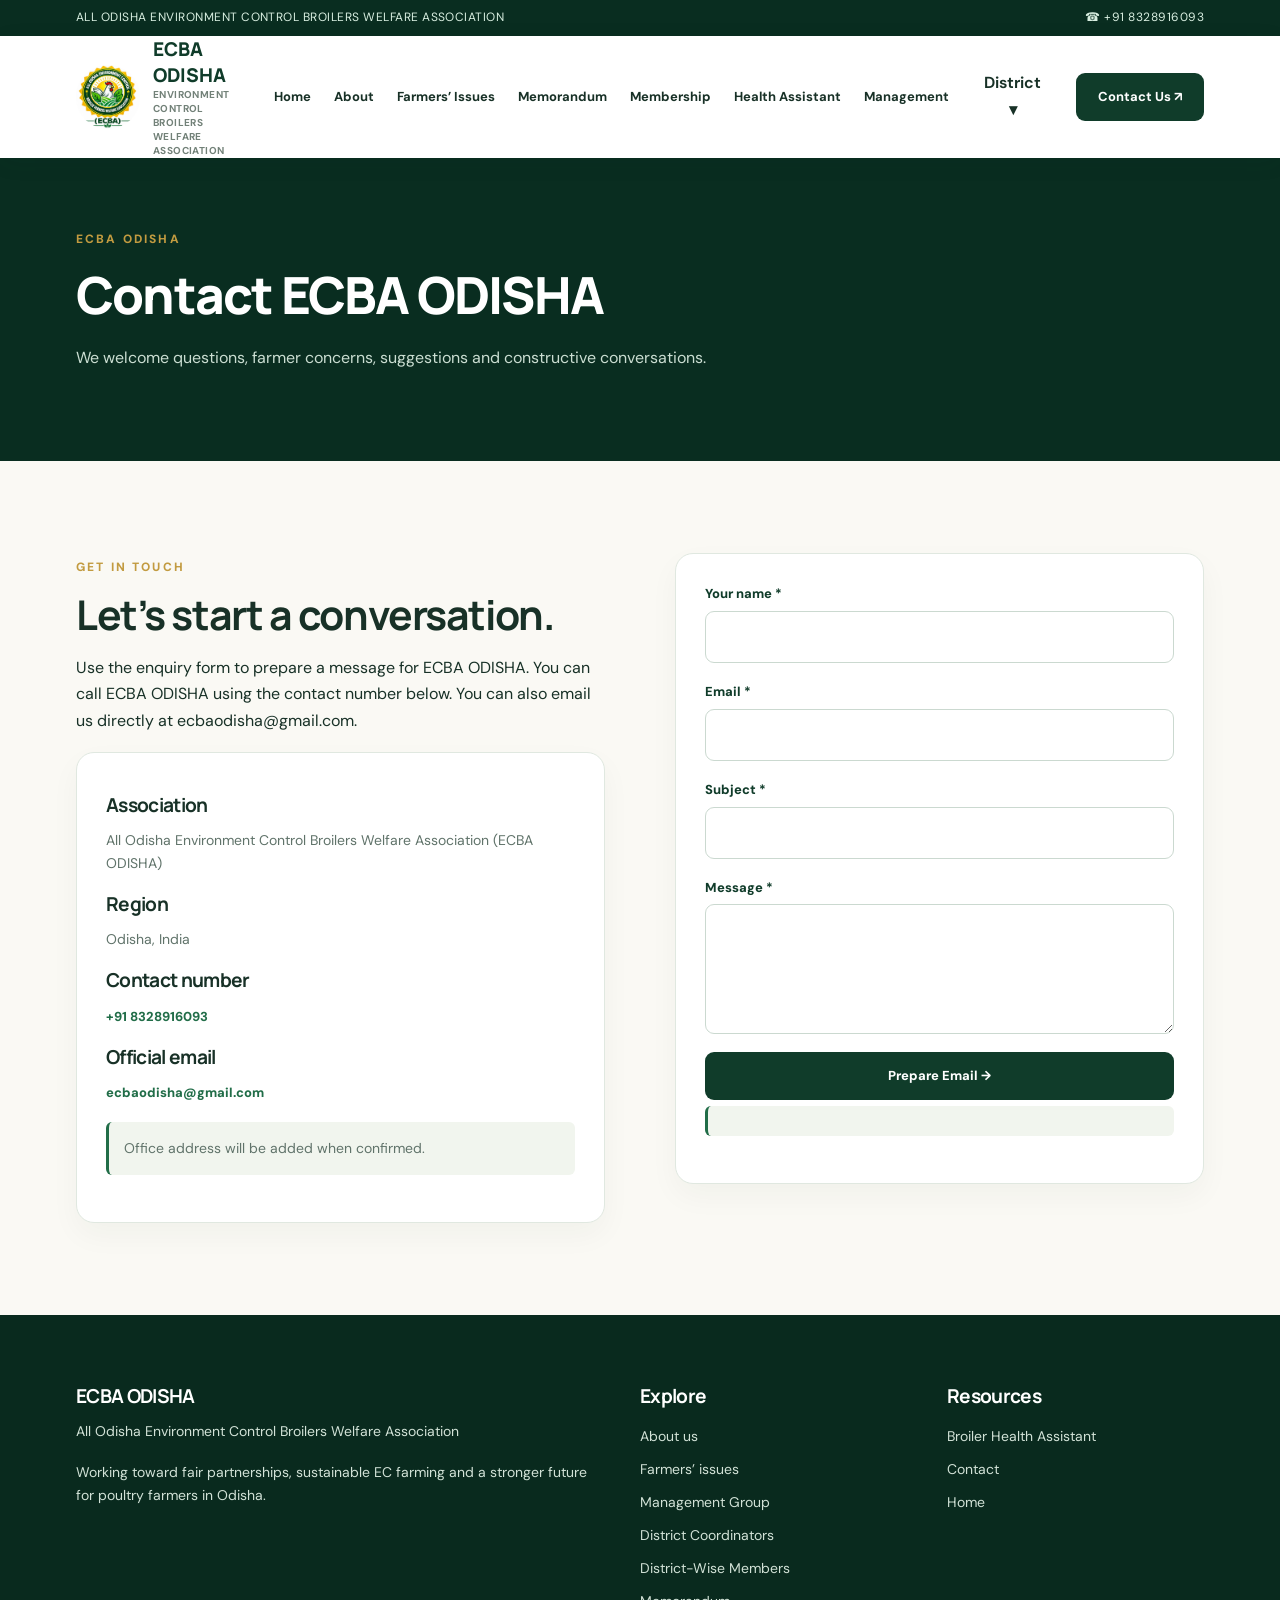
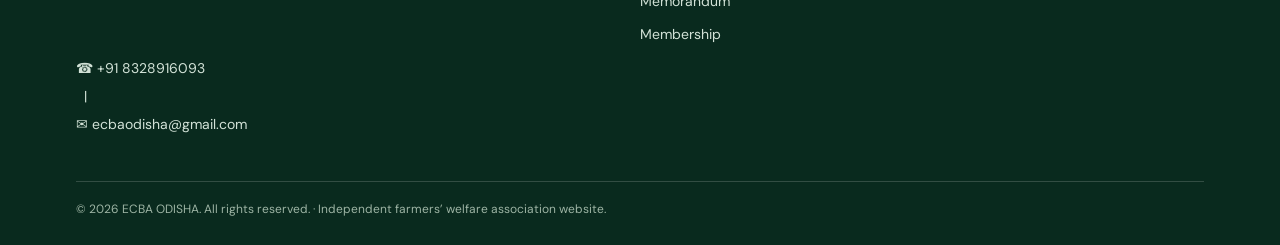
==== contact.html @ 02a5a11f "Add files via upload" ====
<!DOCTYPE html><html lang="en"><head><meta charset="UTF-8"><meta name="viewport" content="width=device-width,initial-scale=1"><meta name="description" content="ECBA ODISHA – All Odisha Environment Control Broilers Welfare Association. Supporting environment-controlled broiler farmers across Odisha."><title>Contact | ECBA ODISHA</title><link rel="icon" href="ecba-logo.jpg"><link rel="stylesheet" href="style.css"></head><body><div class="topbar"><div class="container"><span>ALL ODISHA ENVIRONMENT CONTROL BROILERS WELFARE ASSOCIATION</span><a href="tel:+918328916093" style="color:inherit;text-decoration:none">☎ +91 8328916093</a></div></div><header class="nav"><div class="container navinner"><a class="brand" href="index.html"><img src="ecba-logo.jpg" alt="ECBA ODISHA official logo"><span><b>ECBA ODISHA</b><small>ENVIRONMENT CONTROL BROILERS<br>WELFARE ASSOCIATION</small></span></a><button class="menu-btn" aria-label="Toggle navigation" aria-expanded="false" onclick="toggleMenu(this)">☰</button><nav class="links" id="navlinks"><a class="" href="index.html">Home</a><a class="" href="index.html#about">About</a><a class="" href="index.html#issues">Farmers’ Issues</a><a class="" href="memorandum.html">Memorandum</a><a class="" href="member.html">Membership</a><a class="" href="health.html">Health Assistant</a><a href="index.html#management">Management</a><div class="district-menu"><button type="button" class="district-toggle" aria-expanded="false" onclick="this.setAttribute('aria-expanded',this.getAttribute('aria-expanded')==='true'?'false':'true')">District ▾</button><div class="district-submenu"><a href="district-coordinators.html">District Coordinators</a><a href="district-members.html">District-Wise Members</a></div></div><a class="btn btn-green" href="contact.html">Contact Us ↗</a></nav></div></header><main><div class="page-hero"><div class="container"><div class="eyebrow">ECBA ODISHA</div><h1>Contact ECBA ODISHA</h1><p>We welcome questions, farmer concerns, suggestions and constructive conversations.</p></div></div><section><div class="container split" style="align-items:start"><div><span class="eyebrow">GET IN TOUCH</span><h2>Let’s start a conversation.</h2><p>Use the enquiry form to prepare a message for ECBA ODISHA. You can call ECBA ODISHA using the contact number below. You can also email us directly at ecbaodisha@gmail.com.</p><div class="card"><h3>Association</h3><p>All Odisha Environment Control Broilers Welfare Association (ECBA ODISHA)</p><h3>Region</h3><p>Odisha, India</p><h3>Contact number</h3><p><a href="tel:+918328916093">+91 8328916093</a></p><h3>Official email</h3><p><a href="mailto:ecbaodisha@gmail.com">ecbaodisha@gmail.com</a></p><p class="note">Office address will be added when confirmed.</p></div></div><form class="card form-grid" id="contactForm"><div class="field full"><label for="contactName">Your name *</label><input id="contactName" required></div><div class="field full"><label for="contactEmail">Email *</label><input id="contactEmail" type="email" required></div><div class="field full"><label for="contactSubject">Subject *</label><input id="contactSubject" required></div><div class="field full"><label for="contactMessage">Message *</label><textarea id="contactMessage" required></textarea></div><div class="field full"><button class="btn btn-green">Prepare Email →</button><p id="contactStatus" class="note" role="status"></p></div></form></div></section></main><footer class="footer"><div class="container"><div class="footergrid"><div><h3>ECBA ODISHA</h3><p>All Odisha Environment Control Broilers Welfare Association</p><p>Working toward fair partnerships, sustainable EC farming and a stronger future for poultry farmers in Odisha.</p></div><div><h3>Explore</h3><a href="index.html#about">About us</a><a href="index.html#issues">Farmers’ issues</a><a href="index.html#management">Management Group</a><a href="district-coordinators.html">District Coordinators</a><a href="district-members.html">District-Wise Members</a><a href="memorandum.html">Memorandum</a><a href="member.html">Membership</a></div><div><h3>Resources</h3><a href="health.html">Broiler Health Assistant</a><a href="contact.html">Contact</a><a href="index.html">Home</a></div></div><p><a href="tel:+918328916093" style="color:inherit">☎ +91 8328916093</a> &nbsp; | &nbsp; <a href="mailto:ecbaodisha@gmail.com" style="color:inherit">✉ ecbaodisha@gmail.com</a></p><div class="footbottom">© 2026 ECBA ODISHA. All rights reserved. · Independent farmers’ welfare association website.</div></div></footer><script src="script.js"></script></body></html>
---- style.css ----
@import url('https://fonts.googleapis.com/css2?family=DM+Sans:wght@400;500;600;700&family=Manrope:wght@400;500;600;700;800&display=swap');
:root{--forest:#103c2a;--deep:#092d20;--green:#216d48;--lime:#e4f0e7;--gold:#f0b83c;--cream:#faf9f4;--ink:#183127;--muted:#60736a;--border:#e0e8e0;--white:#fff;--radius:18px}*{box-sizing:border-box}html{scroll-behavior:smooth}body{margin:0;color:var(--ink);background:var(--cream);font-family:'DM Sans',sans-serif;line-height:1.65}h1,h2,h3,h4{font-family:Manrope,sans-serif;line-height:1.2;letter-spacing:-.035em}h1{font-size:clamp(2.5rem,5.2vw,4.9rem);margin:14px 0 20px;font-weight:800}h2{font-size:clamp(2rem,3.2vw,3.1rem);margin:10px 0 16px}h3{font-size:1.2rem;margin:12px 0}p{margin:0 0 18px}a{color:inherit;text-decoration:none}button,input,textarea,select{font:inherit}button{cursor:pointer}.container{max-width:1180px;margin:auto;padding:0 26px}.topbar{background:var(--deep);color:#d8eee0;font-size:12px;letter-spacing:.04em}.topbar .container{display:flex;justify-content:space-between;padding-top:8px;padding-bottom:8px;gap:12px}.nav{background:#fff;position:sticky;top:0;z-index:10;box-shadow:0 5px 22px #0e392310}.navinner{display:flex;align-items:center;justify-content:space-between;gap:20px;min-height:86px}.brand{display:flex;align-items:center;gap:13px;min-width:0}.brand img{width:64px;height:64px;object-fit:contain;border-radius:50%}.brand b{display:block;color:var(--forest);font:800 19px Manrope}.brand small{display:block;color:#728178;font-size:10px;line-height:1.4;max-width:240px;font-weight:700;letter-spacing:.04em}.links{display:flex;align-items:center;gap:23px}.links a{font-size:13px;font-weight:700;white-space:nowrap}.links a:hover,.links a.active{color:var(--green)}.btn{border:0;display:inline-flex;align-items:center;justify-content:center;gap:9px;padding:13px 22px;border-radius:9px;font-weight:800;font-size:13px;transition:transform .2s,background .2s}.btn:hover{transform:translateY(-2px)}.btn-gold{background:var(--gold);color:#1e301e}.btn-green{background:var(--forest);color:#fff}.btn-outline{border:1px solid #ffffff80;color:#fff;background:transparent}.btn-light{background:white;color:var(--forest)}.menu-btn{display:none;border:1px solid var(--border);background:#fff;border-radius:8px;padding:7px 11px;font-size:22px}.hero{background:linear-gradient(115deg,#092f22ee,#0e422de8),radial-gradient(circle at 90% 0%,#477d44,#082a20);color:#fff;position:relative;overflow:hidden}.hero:after{content:'';position:absolute;right:-180px;top:-230px;width:760px;height:760px;border:1px solid #ffffff21;border-radius:50%;box-shadow:0 0 0 95px #ffffff06,0 0 0 190px #ffffff04}.hero-grid{display:grid;grid-template-columns:1.15fr .85fr;gap:60px;align-items:center;min-height:610px;padding-top:80px;padding-bottom:80px;position:relative;z-index:1}.eyebrow{font-weight:800;font-size:12px;letter-spacing:.18em;text-transform:uppercase;color:#c29b40}.hero .eyebrow{color:#eec56c}.hero p{color:#d7e8de;max-width:560px;font-size:17px}.actions{display:flex;gap:12px;flex-wrap:wrap;margin-top:30px}.hero-card{background:#ffffff12;border:1px solid #ffffff36;border-radius:26px;padding:25px;backdrop-filter:blur(8px);box-shadow:0 30px 60px #061f1766}.hero-card img{width:100%;height:325px;object-fit:contain;background:#fff;border-radius:16px;padding:15px}.hero-card .caption{display:flex;justify-content:space-between;align-items:center;margin-top:16px;font-weight:800}.hero-card small{color:#d6e8da}.stats{background:#fff;border-bottom:1px solid var(--border)}.statsgrid{display:grid;grid-template-columns:repeat(4,1fr)}.stat{padding:28px 20px;border-right:1px solid var(--border)}.stat:first-child{padding-left:0}.stat:last-child{border:0}.stat strong{display:block;font:800 21px Manrope;color:var(--forest)}.stat span{font-size:12px;color:var(--muted)}section{padding:92px 0}.sectionhead{display:flex;align-items:end;justify-content:space-between;gap:30px;margin-bottom:30px}.sectionhead p{max-width:480px;color:var(--muted)}.grid3{display:grid;grid-template-columns:repeat(3,1fr);gap:20px}.card{background:#fff;border:1px solid var(--border);border-radius:var(--radius);padding:29px;box-shadow:0 12px 30px #0d39210a}.card .icon{display:inline-grid;place-items:center;width:48px;height:48px;background:var(--lime);border-radius:12px;font-size:22px}.card p{color:var(--muted);font-size:14px}.card a{font-weight:800;color:var(--green);font-size:13px}.tint{background:#f0f4ef}.split{display:grid;grid-template-columns:1fr 1fr;align-items:center;gap:70px}.photo-block{background:linear-gradient(135deg,#e6efe5,#e8d8a6);padding:32px;border-radius:24px;min-height:370px;display:grid;place-items:center}.photo-block img{width:280px;max-width:100%;border-radius:50%;box-shadow:0 18px 40px #133c2526}.checks{list-style:none;padding:0}.checks li{padding:10px 0;border-bottom:1px solid var(--border)}.checks li:before{content:'✓';color:var(--green);font-weight:900;margin-right:12px}.banner{background:var(--forest);color:white;border-radius:22px;padding:48px;display:flex;justify-content:space-between;align-items:center;gap:30px}.banner p{color:#d4e9dc;max-width:590px}.page-hero{background:var(--deep);color:white;padding:72px 0}.page-hero h1{font-size:clamp(2.3rem,4vw,3.8rem)}.page-hero p{color:#cbded2;max-width:740px}.form-grid{display:grid;grid-template-columns:repeat(2,1fr);gap:18px}.field{display:flex;flex-direction:column;gap:6px}.field.full{grid-column:1/-1}label{font-size:13px;font-weight:800;color:var(--forest)}input,select,textarea{border:1px solid #cbd9d0;border-radius:9px;background:#fff;padding:12px 13px;width:100%;color:var(--ink)}input:focus,select:focus,textarea:focus{outline:2px solid #a8cfb2;outline-offset:1px}textarea{min-height:130px;resize:vertical}.note{font-size:13px;color:var(--muted);padding:15px;background:#f1f5ee;border-left:3px solid var(--green);border-radius:6px}.footer{background:#092a1e;color:#d2e2d7;padding:58px 0 25px}.footergrid{display:grid;grid-template-columns:2fr 1fr 1fr;gap:50px}.footer h3{color:#fff}.footer a{display:block;padding:5px 0;font-size:14px}.footer p{font-size:14px}.footbottom{border-top:1px solid #ffffff2a;margin-top:40px;padding-top:18px;font-size:12px;color:#9db4a4}.pill{display:inline-block;padding:6px 12px;border-radius:30px;background:#e5efe5;color:var(--green);font-weight:800;font-size:12px}.memorandum-item{border-bottom:1px solid var(--border);padding:20px 0}.memorandum-item h3{margin:0 0 7px}.memorandum-item p{margin:0;color:var(--muted)}.lang-switch{display:flex;gap:8px;margin-bottom:20px}.lang-switch button{border:1px solid var(--border);border-radius:8px;padding:9px 15px;background:white;font-weight:800}.lang-switch button.selected{background:var(--forest);color:white}.answer{padding:22px;background:#eef6ef;border-radius:12px;border-left:4px solid var(--green);margin-top:20px;display:none}.answer.show{display:block}.hidden{display:none!important}@media(max-width:980px){.links{display:none;position:absolute;top:86px;left:0;right:0;background:white;padding:22px 26px;box-shadow:0 20px 30px #0002;flex-direction:column;align-items:stretch}.links.open{display:flex}.menu-btn{display:block}.hero-grid{gap:25px}.hero-card img{height:260px}.grid3{grid-template-columns:repeat(2,1fr)}}@media(max-width:700px){.container{padding:0 19px}.topbar .container{font-size:10px}.brand img{width:52px;height:52px}.brand b{font-size:17px}.brand small{font-size:8px}.navinner{min-height:74px}.links{top:74px}.hero-grid,.split{grid-template-columns:1fr}.hero-grid{padding-top:55px;padding-bottom:55px}.hero-card{max-width:390px}.hero-card img{height:250px}.statsgrid,.grid3,.footergrid,.form-grid{grid-template-columns:1fr}.stat{border-right:0;border-bottom:1px solid var(--border);padding-left:0}.sectionhead{display:block}section{padding:62px 0}.banner{display:block;padding:30px}.banner .btn{margin-top:14px}.field.full{grid-column:auto}.footergrid{gap:20px}}

/* ECBA ODISHA Management Group */
.management-section{background:#f7f9f4}.management-grid{display:grid;grid-template-columns:repeat(4,minmax(0,1fr));gap:20px}.leader-card{background:#fff;border:1px solid #e2e9df;border-radius:18px;padding:27px 17px;text-align:center;box-shadow:0 8px 26px rgba(0,55,28,.055);transition:transform .2s,box-shadow .2s}.leader-card:hover{transform:translateY(-4px);box-shadow:0 14px 32px rgba(0,55,28,.11)}.leader-avatar{height:68px;width:68px;display:grid;place-items:center;margin:0 auto 18px;border-radius:50%;background:#e8f1e8;color:#07552d;font-weight:800;font-size:1.35rem;border:2px solid #d2e2d0}.leader-card h3{font-size:1.04rem;margin:0 0 8px;line-height:1.4;color:#123b27}.leader-card p{margin:0;color:#946b09;font-size:.9rem;font-weight:700}@media(max-width:900px){.management-grid{grid-template-columns:repeat(2,minmax(0,1fr))}}@media(max-width:520px){.management-grid{grid-template-columns:1fr}.leader-card{padding:20px}}

/* District coordinator directory */
.district-intro{display:flex;justify-content:space-between;align-items:end;gap:24px;margin-bottom:26px}.district-intro p{color:var(--muted)}.district-search{min-width:270px}.district-search label{display:block;margin-bottom:8px}.district-table-wrap{overflow-x:auto;background:#fff;border:1px solid var(--border);border-radius:16px;box-shadow:0 12px 30px #0d39210a}.district-table{width:100%;border-collapse:collapse;min-width:630px;text-align:left}.district-table th{background:#eaf1e9;color:var(--forest);font-size:13px;padding:16px 20px}.district-table td{padding:15px 20px;border-top:1px solid var(--border);font-size:14px}.district-table tbody tr:nth-child(even){background:#f9fbf8}.district-table tbody tr:hover{background:#f0f6ef}.district-table tr[hidden]{display:none}.district-call{color:var(--green);font-weight:800;white-space:nowrap}.district-empty{padding:20px}.leader-photo{width:88px;height:88px;object-fit:cover;object-position:center top;border-radius:50%;border:3px solid #d2e2d0;margin:0 auto 14px;display:block}@media(max-width:700px){.district-intro{display:block}.district-search{min-width:0;width:100%}}

/* District navigation */
.district-menu{position:relative;display:flex;align-items:center}.district-toggle{font:inherit;color:inherit;background:transparent;border:0;padding:10px 12px;cursor:pointer;font-weight:650}.district-submenu{display:none;position:absolute;top:100%;left:0;min-width:225px;z-index:100;background:#fff;border:1px solid #d8e5dc;border-radius:12px;box-shadow:0 12px 28px #102b1b26;padding:8px}.district-menu:hover .district-submenu,.district-menu:focus-within .district-submenu,.district-toggle[aria-expanded="true"]+.district-submenu{display:block}.district-submenu a{display:block!important;padding:11px 13px!important;color:#1b4934!important;white-space:nowrap;border-radius:8px}.district-submenu a:hover{background:#edf5ed}.member-table-wrap{overflow-x:auto;width:100%;margin:12px 0 24px}.member-table{width:100%;border-collapse:collapse;min-width:540px;background:#fff}.member-table th{background:#164c34;color:#fff;text-align:left;font-size:.9rem;padding:13px}.member-table td{padding:12px 13px;border-bottom:1px solid #e3eae5}.member-table tbody tr:nth-child(even){background:#f5f8f5}.member-table a{color:#176546;text-decoration:underline}.district-block{border:1px solid #dce8dd;border-radius:15px;background:white;margin:18px 0;overflow:hidden}.district-block summary{padding:18px 22px;cursor:pointer;font-weight:750;font-size:1.15rem;color:#194c33}.district-block summary span{float:right;font-size:.85rem;color:#577263}.district-block[hidden],.member-row[hidden]{display:none}.directory-controls{display:flex;gap:12px;flex-wrap:wrap;margin:25px 0}.directory-controls label{flex:1;min-width:210px;font-weight:650}.directory-controls input,.directory-controls select{display:block;width:100%;padding:12px;border-radius:9px;border:1px solid #b9cec0;margin-top:7px;font:inherit}.directory-meta{display:flex;gap:15px;flex-wrap:wrap;margin:14px 0;color:#24583b;font-weight:750}.directory-note{font-size:.88rem;color:#566b5e;margin-top:20px}@media(max-width:900px){.district-menu{display:block}.district-submenu{position:static;box-shadow:none;border:0;padding-left:15px;background:transparent}.district-toggle{padding:10px}.district-submenu a{white-space:normal}}
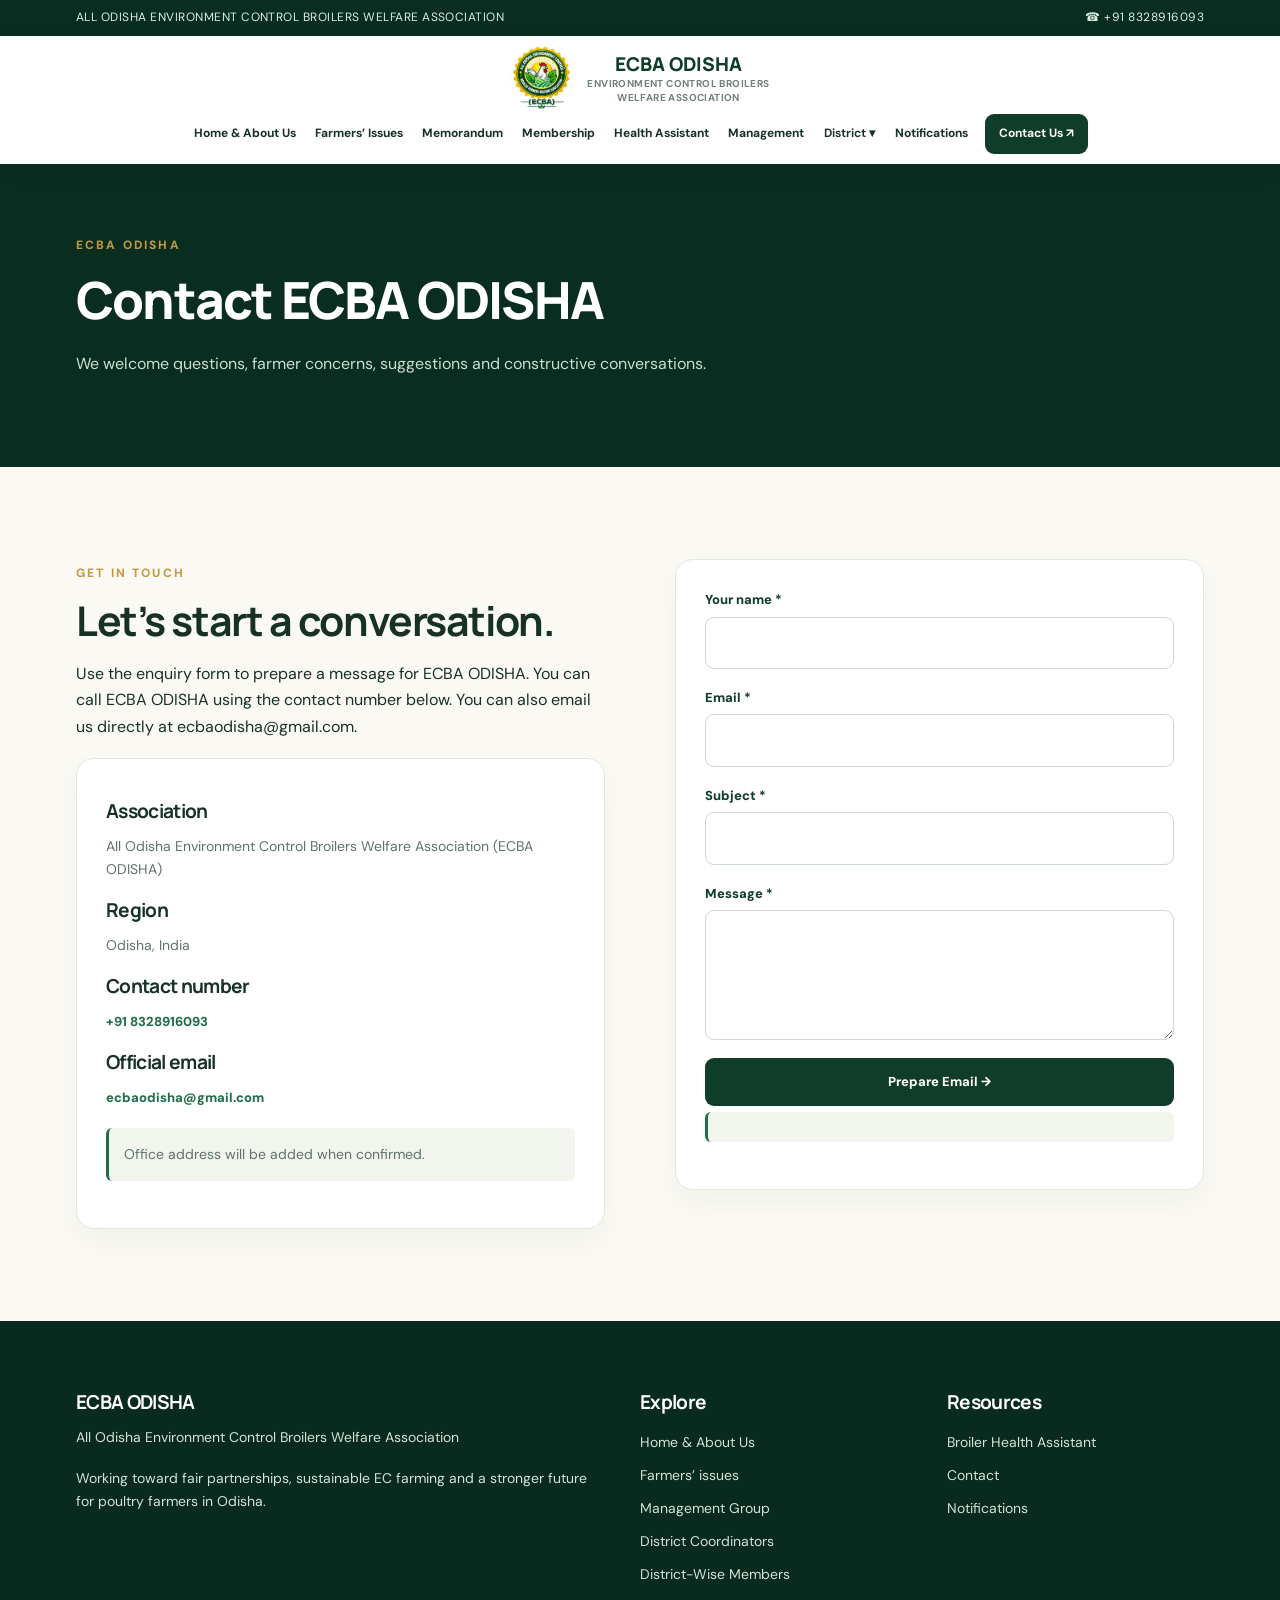
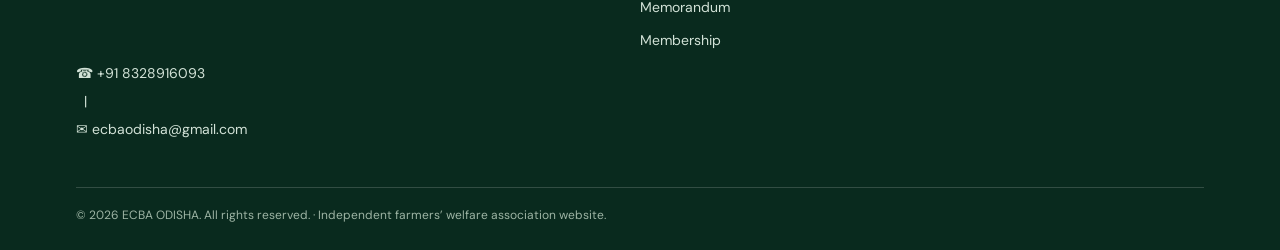
==== commit 8b9d06c8: "Add files via upload" ====
--- a/contact.html
+++ b/contact.html
@@ -1 +1 @@
-<!DOCTYPE html><html lang="en"><head><meta charset="UTF-8"><meta name="viewport" content="width=device-width,initial-scale=1"><meta name="description" content="ECBA ODISHA – All Odisha Environment Control Broilers Welfare Association. Supporting environment-controlled broiler farmers across Odisha."><title>Contact | ECBA ODISHA</title><link rel="icon" href="ecba-logo.jpg"><link rel="stylesheet" href="style.css"></head><body><div class="topbar"><div class="container"><span>ALL ODISHA ENVIRONMENT CONTROL BROILERS WELFARE ASSOCIATION</span><a href="tel:+918328916093" style="color:inherit;text-decoration:none">☎ +91 8328916093</a></div></div><header class="nav"><div class="container navinner"><a class="brand" href="index.html"><img src="ecba-logo.jpg" alt="ECBA ODISHA official logo"><span><b>ECBA ODISHA</b><small>ENVIRONMENT CONTROL BROILERS<br>WELFARE ASSOCIATION</small></span></a><button class="menu-btn" aria-label="Toggle navigation" aria-expanded="false" onclick="toggleMenu(this)">☰</button><nav class="links" id="navlinks"><a class="" href="index.html">Home</a><a class="" href="index.html#about">About</a><a class="" href="index.html#issues">Farmers’ Issues</a><a class="" href="memorandum.html">Memorandum</a><a class="" href="member.html">Membership</a><a class="" href="health.html">Health Assistant</a><a href="index.html#management">Management</a><div class="district-menu"><button type="button" class="district-toggle" aria-expanded="false" onclick="this.setAttribute('aria-expanded',this.getAttribute('aria-expanded')==='true'?'false':'true')">District ▾</button><div class="district-submenu"><a href="district-coordinators.html">District Coordinators</a><a href="district-members.html">District-Wise Members</a></div></div><a class="btn btn-green" href="contact.html">Contact Us ↗</a></nav></div></header><main><div class="page-hero"><div class="container"><div class="eyebrow">ECBA ODISHA</div><h1>Contact ECBA ODISHA</h1><p>We welcome questions, farmer concerns, suggestions and constructive conversations.</p></div></div><section><div class="container split" style="align-items:start"><div><span class="eyebrow">GET IN TOUCH</span><h2>Let’s start a conversation.</h2><p>Use the enquiry form to prepare a message for ECBA ODISHA. You can call ECBA ODISHA using the contact number below. You can also email us directly at ecbaodisha@gmail.com.</p><div class="card"><h3>Association</h3><p>All Odisha Environment Control Broilers Welfare Association (ECBA ODISHA)</p><h3>Region</h3><p>Odisha, India</p><h3>Contact number</h3><p><a href="tel:+918328916093">+91 8328916093</a></p><h3>Official email</h3><p><a href="mailto:ecbaodisha@gmail.com">ecbaodisha@gmail.com</a></p><p class="note">Office address will be added when confirmed.</p></div></div><form class="card form-grid" id="contactForm"><div class="field full"><label for="contactName">Your name *</label><input id="contactName" required></div><div class="field full"><label for="contactEmail">Email *</label><input id="contactEmail" type="email" required></div><div class="field full"><label for="contactSubject">Subject *</label><input id="contactSubject" required></div><div class="field full"><label for="contactMessage">Message *</label><textarea id="contactMessage" required></textarea></div><div class="field full"><button class="btn btn-green">Prepare Email →</button><p id="contactStatus" class="note" role="status"></p></div></form></div></section></main><footer class="footer"><div class="container"><div class="footergrid"><div><h3>ECBA ODISHA</h3><p>All Odisha Environment Control Broilers Welfare Association</p><p>Working toward fair partnerships, sustainable EC farming and a stronger future for poultry farmers in Odisha.</p></div><div><h3>Explore</h3><a href="index.html#about">About us</a><a href="index.html#issues">Farmers’ issues</a><a href="index.html#management">Management Group</a><a href="district-coordinators.html">District Coordinators</a><a href="district-members.html">District-Wise Members</a><a href="memorandum.html">Memorandum</a><a href="member.html">Membership</a></div><div><h3>Resources</h3><a href="health.html">Broiler Health Assistant</a><a href="contact.html">Contact</a><a href="index.html">Home</a></div></div><p><a href="tel:+918328916093" style="color:inherit">☎ +91 8328916093</a> &nbsp; | &nbsp; <a href="mailto:ecbaodisha@gmail.com" style="color:inherit">✉ ecbaodisha@gmail.com</a></p><div class="footbottom">© 2026 ECBA ODISHA. All rights reserved. · Independent farmers’ welfare association website.</div></div></footer><script src="script.js"></script></body></html>+<!DOCTYPE html><html lang="en"><head><meta charset="UTF-8"><meta name="viewport" content="width=device-width,initial-scale=1"><meta name="description" content="ECBA ODISHA – All Odisha Environment Control Broilers Welfare Association. Supporting environment-controlled broiler farmers across Odisha."><title>Contact | ECBA ODISHA</title><link rel="icon" href="ecba-logo.jpg"><link rel="stylesheet" href="style.css"></head><body><div class="topbar"><div class="container"><span>ALL ODISHA ENVIRONMENT CONTROL BROILERS WELFARE ASSOCIATION</span><a href="tel:+918328916093" style="color:inherit;text-decoration:none">☎ +91 8328916093</a></div></div><header class="nav"><div class="container navinner"><a class="brand" href="index.html"><img src="ecba-logo.jpg" alt="ECBA ODISHA official logo"><span><b>ECBA ODISHA</b><small>ENVIRONMENT CONTROL BROILERS<br>WELFARE ASSOCIATION</small></span></a><button class="menu-btn" aria-label="Toggle navigation" aria-expanded="false" onclick="toggleMenu(this)">☰</button><nav class="links" id="navlinks"><a class="" href="index.html">Home &amp; About Us</a><a class="" href="index.html#issues">Farmers’ Issues</a><a class="" href="memorandum.html">Memorandum</a><a class="" href="member.html">Membership</a><a class="" href="health.html">Health Assistant</a><a href="index.html#management">Management</a><div class="district-menu"><button type="button" class="district-toggle" aria-expanded="false" onclick="this.setAttribute('aria-expanded',this.getAttribute('aria-expanded')==='true'?'false':'true')">District ▾</button><div class="district-submenu"><a href="district-coordinators.html">District Coordinators</a><a href="district-members.html">District-Wise Members</a></div></div><a class="" href="notifications.html">Notifications</a><a class="btn btn-green" href="contact.html">Contact Us ↗</a></nav></div></header><main><div class="page-hero"><div class="container"><div class="eyebrow">ECBA ODISHA</div><h1>Contact ECBA ODISHA</h1><p>We welcome questions, farmer concerns, suggestions and constructive conversations.</p></div></div><section><div class="container split" style="align-items:start"><div><span class="eyebrow">GET IN TOUCH</span><h2>Let’s start a conversation.</h2><p>Use the enquiry form to prepare a message for ECBA ODISHA. You can call ECBA ODISHA using the contact number below. You can also email us directly at ecbaodisha@gmail.com.</p><div class="card"><h3>Association</h3><p>All Odisha Environment Control Broilers Welfare Association (ECBA ODISHA)</p><h3>Region</h3><p>Odisha, India</p><h3>Contact number</h3><p><a href="tel:+918328916093">+91 8328916093</a></p><h3>Official email</h3><p><a href="mailto:ecbaodisha@gmail.com">ecbaodisha@gmail.com</a></p><p class="note">Office address will be added when confirmed.</p></div></div><form class="card form-grid" id="contactForm"><div class="field full"><label for="contactName">Your name *</label><input id="contactName" required></div><div class="field full"><label for="contactEmail">Email *</label><input id="contactEmail" type="email" required></div><div class="field full"><label for="contactSubject">Subject *</label><input id="contactSubject" required></div><div class="field full"><label for="contactMessage">Message *</label><textarea id="contactMessage" required></textarea></div><div class="field full"><button class="btn btn-green">Prepare Email →</button><p id="contactStatus" class="note" role="status"></p></div></form></div></section></main><footer class="footer"><div class="container"><div class="footergrid"><div><h3>ECBA ODISHA</h3><p>All Odisha Environment Control Broilers Welfare Association</p><p>Working toward fair partnerships, sustainable EC farming and a stronger future for poultry farmers in Odisha.</p></div><div><h3>Explore</h3><a href="index.html">Home &amp; About Us</a><a href="index.html#issues">Farmers’ issues</a><a href="index.html#management">Management Group</a><a href="district-coordinators.html">District Coordinators</a><a href="district-members.html">District-Wise Members</a><a href="memorandum.html">Memorandum</a><a href="member.html">Membership</a></div><div><h3>Resources</h3><a href="health.html">Broiler Health Assistant</a><a href="contact.html">Contact</a><a href="notifications.html">Notifications</a></div></div><p><a href="tel:+918328916093" style="color:inherit">☎ +91 8328916093</a> &nbsp; | &nbsp; <a href="mailto:ecbaodisha@gmail.com" style="color:inherit">✉ ecbaodisha@gmail.com</a></p><div class="footbottom">© 2026 ECBA ODISHA. All rights reserved. · Independent farmers’ welfare association website.</div></div></footer><script src="script.js"></script></body></html>
--- a/style.css
+++ b/style.css
@@ -9,3 +9,26 @@
 
 /* District navigation */
 .district-menu{position:relative;display:flex;align-items:center}.district-toggle{font:inherit;color:inherit;background:transparent;border:0;padding:10px 12px;cursor:pointer;font-weight:650}.district-submenu{display:none;position:absolute;top:100%;left:0;min-width:225px;z-index:100;background:#fff;border:1px solid #d8e5dc;border-radius:12px;box-shadow:0 12px 28px #102b1b26;padding:8px}.district-menu:hover .district-submenu,.district-menu:focus-within .district-submenu,.district-toggle[aria-expanded="true"]+.district-submenu{display:block}.district-submenu a{display:block!important;padding:11px 13px!important;color:#1b4934!important;white-space:nowrap;border-radius:8px}.district-submenu a:hover{background:#edf5ed}.member-table-wrap{overflow-x:auto;width:100%;margin:12px 0 24px}.member-table{width:100%;border-collapse:collapse;min-width:540px;background:#fff}.member-table th{background:#164c34;color:#fff;text-align:left;font-size:.9rem;padding:13px}.member-table td{padding:12px 13px;border-bottom:1px solid #e3eae5}.member-table tbody tr:nth-child(even){background:#f5f8f5}.member-table a{color:#176546;text-decoration:underline}.district-block{border:1px solid #dce8dd;border-radius:15px;background:white;margin:18px 0;overflow:hidden}.district-block summary{padding:18px 22px;cursor:pointer;font-weight:750;font-size:1.15rem;color:#194c33}.district-block summary span{float:right;font-size:.85rem;color:#577263}.district-block[hidden],.member-row[hidden]{display:none}.directory-controls{display:flex;gap:12px;flex-wrap:wrap;margin:25px 0}.directory-controls label{flex:1;min-width:210px;font-weight:650}.directory-controls input,.directory-controls select{display:block;width:100%;padding:12px;border-radius:9px;border:1px solid #b9cec0;margin-top:7px;font:inherit}.directory-meta{display:flex;gap:15px;flex-wrap:wrap;margin:14px 0;color:#24583b;font-weight:750}.directory-note{font-size:.88rem;color:#566b5e;margin-top:20px}@media(max-width:900px){.district-menu{display:block}.district-submenu{position:static;box-shadow:none;border:0;padding-left:15px;background:transparent}.district-toggle{padding:10px}.district-submenu a{white-space:normal}}
+
+
+/* All navigation tabs visible on desktop, without overlapping the brand. */
+@media (min-width: 981px) {
+  .nav .container {max-width: 100%; padding-left: clamp(16px, 2vw, 36px); padding-right: clamp(16px, 2vw, 36px);}
+  .navinner {display:flex; flex-wrap:wrap; justify-content:center; gap:4px 22px; padding-top:10px; padding-bottom:10px;}
+  .brand {flex:1 1 100%; justify-content:center; text-align:center;}
+  .brand small {max-width:none;}
+  .links {display:flex; flex:1 1 100%; justify-content:center; flex-wrap:wrap; gap:4px 15px; position:static; padding:0; box-shadow:none; flex-direction:row; align-items:center;}
+  .links > a {font-size:12px; padding:8px 2px;}
+  .links > .btn {padding:10px 14px;}
+  .district-toggle {font-size:12px; padding:8px 3px;}
+  .menu-btn {display:none;}
+  .district-menu {display:flex;}
+  .district-submenu {position:absolute; top:100%; left:0; background:white; box-shadow:0 12px 28px #102b1b26; border:1px solid #d8e5dc; padding:8px;}
+}
+@media (max-width: 980px) {
+  .navinner {position:relative;}
+  .brand {min-width:0;}
+  .brand span {min-width:0;}
+  .brand small {overflow-wrap:anywhere;}
+  .links {z-index:110;}
+}
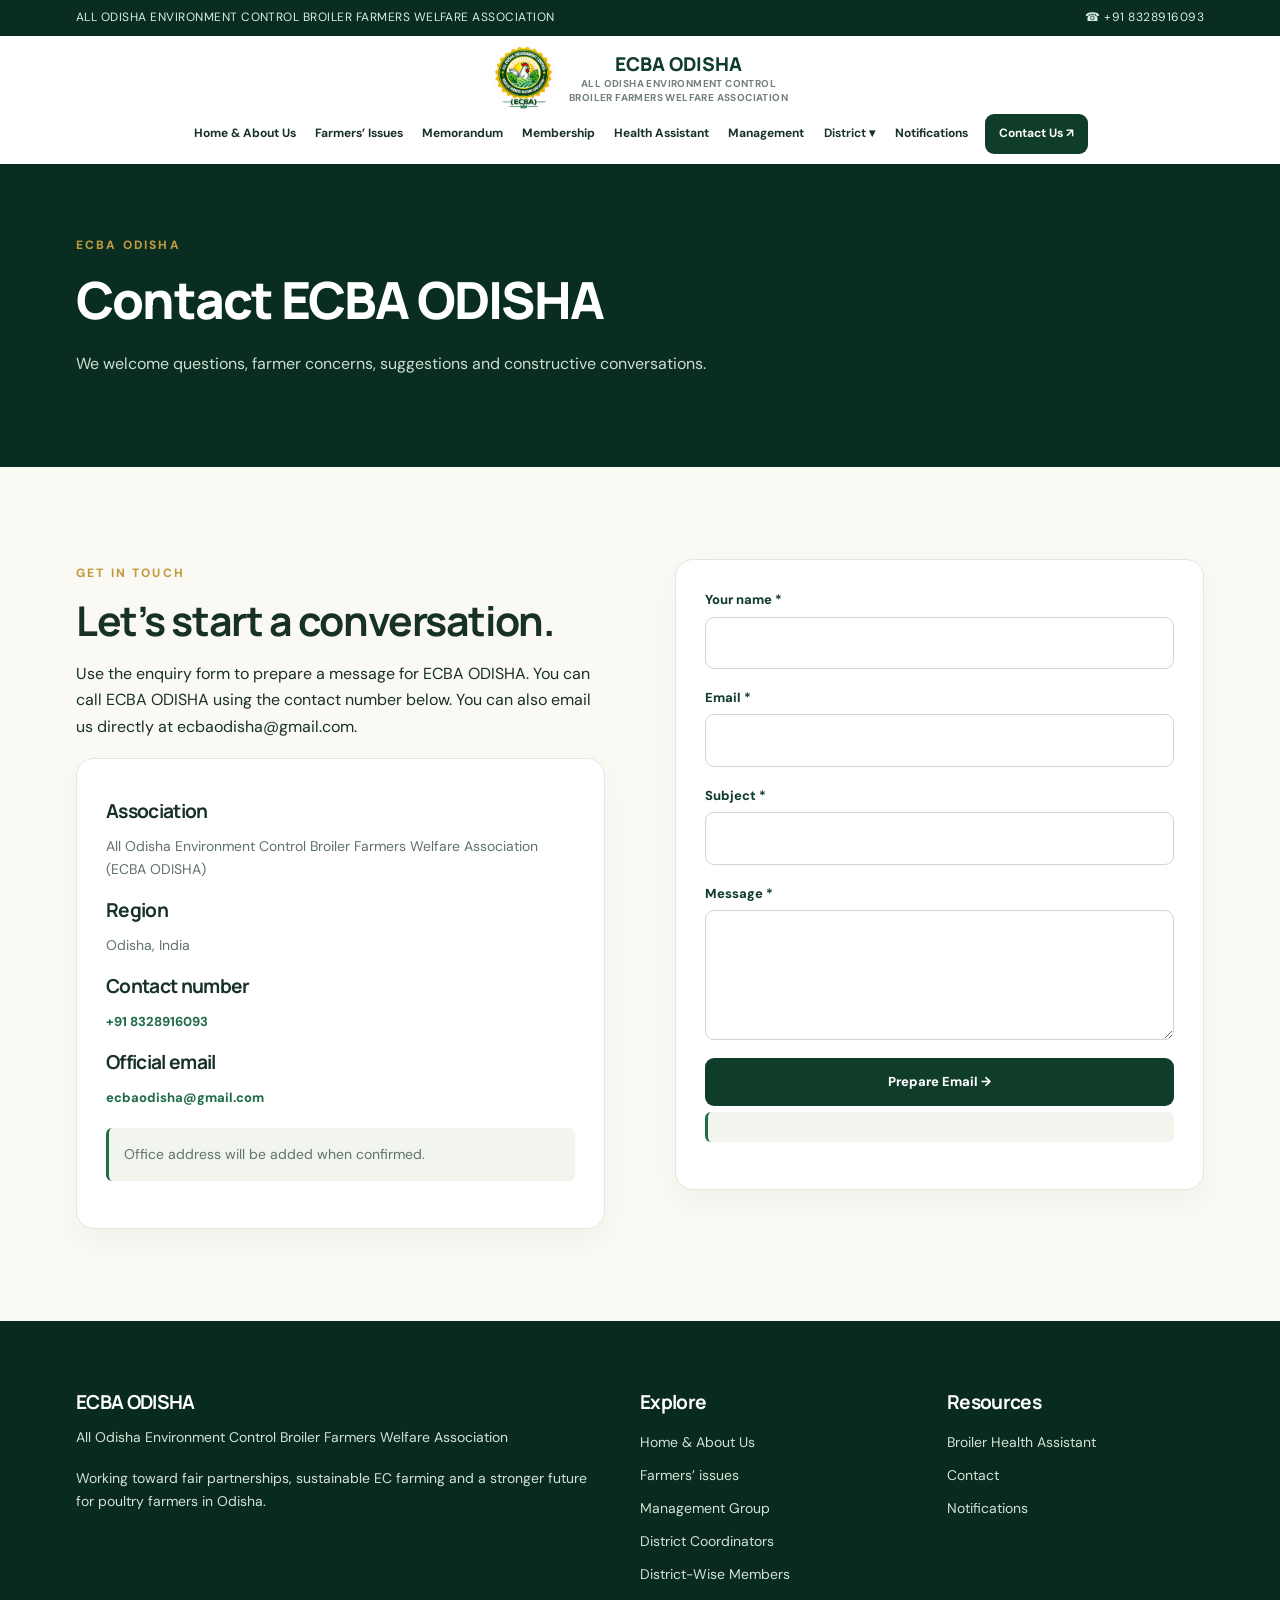
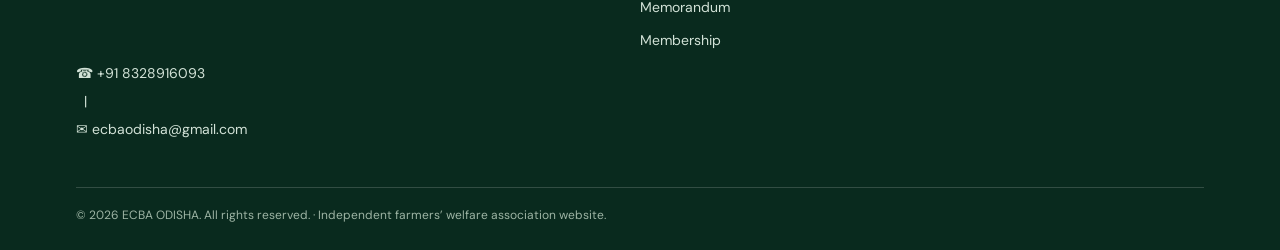
==== commit 4e9441d0: "Add files via upload" ====
--- a/contact.html
+++ b/contact.html
@@ -1 +1,2 @@
-<!DOCTYPE html><html lang="en"><head><meta charset="UTF-8"><meta name="viewport" content="width=device-width,initial-scale=1"><meta name="description" content="ECBA ODISHA – All Odisha Environment Control Broilers Welfare Association. Supporting environment-controlled broiler farmers across Odisha."><title>Contact | ECBA ODISHA</title><link rel="icon" href="ecba-logo.jpg"><link rel="stylesheet" href="style.css"></head><body><div class="topbar"><div class="container"><span>ALL ODISHA ENVIRONMENT CONTROL BROILERS WELFARE ASSOCIATION</span><a href="tel:+918328916093" style="color:inherit;text-decoration:none">☎ +91 8328916093</a></div></div><header class="nav"><div class="container navinner"><a class="brand" href="index.html"><img src="ecba-logo.jpg" alt="ECBA ODISHA official logo"><span><b>ECBA ODISHA</b><small>ENVIRONMENT CONTROL BROILERS<br>WELFARE ASSOCIATION</small></span></a><button class="menu-btn" aria-label="Toggle navigation" aria-expanded="false" onclick="toggleMenu(this)">☰</button><nav class="links" id="navlinks"><a class="" href="index.html">Home &amp; About Us</a><a class="" href="index.html#issues">Farmers’ Issues</a><a class="" href="memorandum.html">Memorandum</a><a class="" href="member.html">Membership</a><a class="" href="health.html">Health Assistant</a><a href="index.html#management">Management</a><div class="district-menu"><button type="button" class="district-toggle" aria-expanded="false" onclick="this.setAttribute('aria-expanded',this.getAttribute('aria-expanded')==='true'?'false':'true')">District ▾</button><div class="district-submenu"><a href="district-coordinators.html">District Coordinators</a><a href="district-members.html">District-Wise Members</a></div></div><a class="" href="notifications.html">Notifications</a><a class="btn btn-green" href="contact.html">Contact Us ↗</a></nav></div></header><main><div class="page-hero"><div class="container"><div class="eyebrow">ECBA ODISHA</div><h1>Contact ECBA ODISHA</h1><p>We welcome questions, farmer concerns, suggestions and constructive conversations.</p></div></div><section><div class="container split" style="align-items:start"><div><span class="eyebrow">GET IN TOUCH</span><h2>Let’s start a conversation.</h2><p>Use the enquiry form to prepare a message for ECBA ODISHA. You can call ECBA ODISHA using the contact number below. You can also email us directly at ecbaodisha@gmail.com.</p><div class="card"><h3>Association</h3><p>All Odisha Environment Control Broilers Welfare Association (ECBA ODISHA)</p><h3>Region</h3><p>Odisha, India</p><h3>Contact number</h3><p><a href="tel:+918328916093">+91 8328916093</a></p><h3>Official email</h3><p><a href="mailto:ecbaodisha@gmail.com">ecbaodisha@gmail.com</a></p><p class="note">Office address will be added when confirmed.</p></div></div><form class="card form-grid" id="contactForm"><div class="field full"><label for="contactName">Your name *</label><input id="contactName" required></div><div class="field full"><label for="contactEmail">Email *</label><input id="contactEmail" type="email" required></div><div class="field full"><label for="contactSubject">Subject *</label><input id="contactSubject" required></div><div class="field full"><label for="contactMessage">Message *</label><textarea id="contactMessage" required></textarea></div><div class="field full"><button class="btn btn-green">Prepare Email →</button><p id="contactStatus" class="note" role="status"></p></div></form></div></section></main><footer class="footer"><div class="container"><div class="footergrid"><div><h3>ECBA ODISHA</h3><p>All Odisha Environment Control Broilers Welfare Association</p><p>Working toward fair partnerships, sustainable EC farming and a stronger future for poultry farmers in Odisha.</p></div><div><h3>Explore</h3><a href="index.html">Home &amp; About Us</a><a href="index.html#issues">Farmers’ issues</a><a href="index.html#management">Management Group</a><a href="district-coordinators.html">District Coordinators</a><a href="district-members.html">District-Wise Members</a><a href="memorandum.html">Memorandum</a><a href="member.html">Membership</a></div><div><h3>Resources</h3><a href="health.html">Broiler Health Assistant</a><a href="contact.html">Contact</a><a href="notifications.html">Notifications</a></div></div><p><a href="tel:+918328916093" style="color:inherit">☎ +91 8328916093</a> &nbsp; | &nbsp; <a href="mailto:ecbaodisha@gmail.com" style="color:inherit">✉ ecbaodisha@gmail.com</a></p><div class="footbottom">© 2026 ECBA ODISHA. All rights reserved. · Independent farmers’ welfare association website.</div></div></footer><script src="script.js"></script></body></html>+<!DOCTYPE html>
+<html lang="en"><head><meta charset="utf-8"/><meta content="width=device-width,initial-scale=1" name="viewport"/><meta content="ECBA ODISHA – All Odisha Environment Control Broiler Farmers Welfare Association. Supporting environment-controlled broiler farmers across Odisha." name="description"/><title>Contact | ECBA ODISHA</title><link href="ecba-logo.jpg" rel="icon"/><link href="style.css" rel="stylesheet"/></head><body><div class="topbar"><div class="container"><span>ALL ODISHA ENVIRONMENT CONTROL BROILER FARMERS WELFARE ASSOCIATION</span><a href="tel:+918328916093" style="color:inherit;text-decoration:none">☎ +91 8328916093</a></div></div><header class="nav"><div class="container navinner"><a class="brand" href="index.html"><img alt="ECBA ODISHA official logo" src="ecba-logo.jpg"/><span><b>ECBA ODISHA</b><small>ALL ODISHA ENVIRONMENT CONTROL<br/>BROILER FARMERS WELFARE ASSOCIATION</small></span></a><button aria-expanded="false" aria-label="Toggle navigation" class="menu-btn" onclick="toggleMenu(this)">☰</button><nav class="links" id="navlinks"><a class="" href="index.html">Home &amp; About Us</a><a class="" href="index.html#issues">Farmers’ Issues</a><a class="" href="memorandum.html">Memorandum</a><a class="" href="member.html">Membership</a><a class="" href="health.html">Health Assistant</a><a href="index.html#management">Management</a><div class="district-menu"><button aria-expanded="false" class="district-toggle" onclick="this.setAttribute('aria-expanded',this.getAttribute('aria-expanded')==='true'?'false':'true')" type="button">District ▾</button><div class="district-submenu"><a href="district-coordinators.html">District Coordinators</a><a href="district-members.html">District-Wise Members</a></div></div><a class="" href="notifications.html">Notifications</a><a class="btn btn-green" href="contact.html">Contact Us ↗</a></nav></div></header><main><div class="page-hero"><div class="container"><div class="eyebrow">ECBA ODISHA</div><h1>Contact ECBA ODISHA</h1><p>We welcome questions, farmer concerns, suggestions and constructive conversations.</p></div></div><section><div class="container split" style="align-items:start"><div><span class="eyebrow">GET IN TOUCH</span><h2>Let’s start a conversation.</h2><p>Use the enquiry form to prepare a message for ECBA ODISHA. You can call ECBA ODISHA using the contact number below. You can also email us directly at ecbaodisha@gmail.com.</p><div class="card"><h3>Association</h3><p>All Odisha Environment Control Broiler Farmers Welfare Association (ECBA ODISHA)</p><h3>Region</h3><p>Odisha, India</p><h3>Contact number</h3><p><a href="tel:+918328916093">+91 8328916093</a></p><h3>Official email</h3><p><a href="mailto:ecbaodisha@gmail.com">ecbaodisha@gmail.com</a></p><p class="note">Office address will be added when confirmed.</p></div></div><form class="card form-grid" id="contactForm"><div class="field full"><label for="contactName">Your name *</label><input id="contactName" required=""/></div><div class="field full"><label for="contactEmail">Email *</label><input id="contactEmail" required="" type="email"/></div><div class="field full"><label for="contactSubject">Subject *</label><input id="contactSubject" required=""/></div><div class="field full"><label for="contactMessage">Message *</label><textarea id="contactMessage" required=""></textarea></div><div class="field full"><button class="btn btn-green">Prepare Email →</button><p class="note" id="contactStatus" role="status"></p></div></form></div></section></main><footer class="footer"><div class="container"><div class="footergrid"><div><h3>ECBA ODISHA</h3><p>All Odisha Environment Control Broiler Farmers Welfare Association</p><p>Working toward fair partnerships, sustainable EC farming and a stronger future for poultry farmers in Odisha.</p></div><div><h3>Explore</h3><a href="index.html">Home &amp; About Us</a><a href="index.html#issues">Farmers’ issues</a><a href="index.html#management">Management Group</a><a href="district-coordinators.html">District Coordinators</a><a href="district-members.html">District-Wise Members</a><a href="memorandum.html">Memorandum</a><a href="member.html">Membership</a></div><div><h3>Resources</h3><a href="health.html">Broiler Health Assistant</a><a href="contact.html">Contact</a><a href="notifications.html">Notifications</a></div></div><p><a href="tel:+918328916093" style="color:inherit">☎ +91 8328916093</a>   |   <a href="mailto:ecbaodisha@gmail.com" style="color:inherit">✉ ecbaodisha@gmail.com</a></p><div class="footbottom">© 2026 ECBA ODISHA. All rights reserved. · Independent farmers’ welfare association website.</div></div></footer><script src="script.js"></script></body></html>
--- a/style.css
+++ b/style.css
@@ -32,3 +32,12 @@
   .brand small {overflow-wrap:anywhere;}
   .links {z-index:110;}
 }
+
+/* Recent event photo gallery */
+.recent-event-gallery{display:grid;grid-template-columns:repeat(2,minmax(0,1fr));gap:16px;margin-top:20px}
+.recent-event-photo{margin:0;overflow:hidden;border-radius:12px;background:#f5f7f5;border:1px solid #e0e7e0}
+.recent-event-photo a{display:block}
+.recent-event-photo img{display:block;width:100%;height:260px;object-fit:cover;transition:transform .2s ease}
+.recent-event-photo a:hover img{transform:scale(1.025)}
+.recent-event-photo figcaption{font-size:14px;padding:10px 12px;color:#354638}
+@media(max-width:600px){.recent-event-gallery{grid-template-columns:1fr}.recent-event-photo img{height:auto;max-height:340px;object-fit:contain}}
